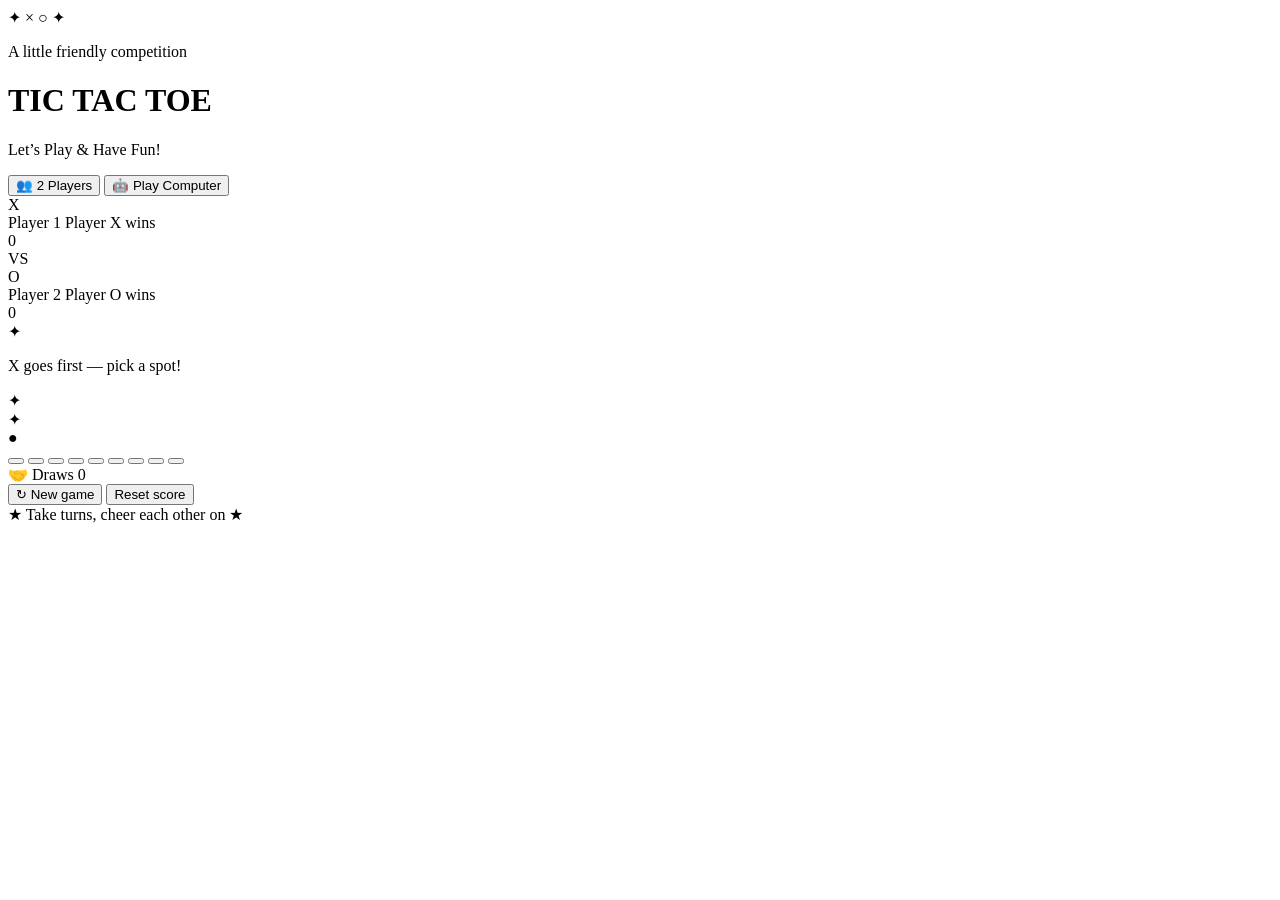
==== tik-tak-toi.html @ fdf52323 "Add files via upload" ====
<!doctype html>
<html lang="en">
  <head>
    <meta charset="UTF-8" />
    <meta name="viewport" content="width=device-width, initial-scale=1" />
    <meta name="theme-color" content="#f5f3ff" />
    <link rel="icon" href="data:image/svg+xml,%3Csvg xmlns='http://www.w3.org/2000/svg' viewBox='0 0 100 100'%3E%3Crect width='100' height='100' rx='26' fill='%23725bd2'/%3E%3Ctext x='50' y='72' text-anchor='middle' font-size='68' font-family='Arial,sans-serif' font-weight='700' fill='white'%3ET%3C/text%3E%3C/svg%3E" />
    <title>Tic Tac Toe — Let’s Play &amp; Have Fun!</title>
    <meta name="description" content="A bright and cheerful game of Tic Tac Toe. Pick a side, take turns, and see who gets three in a row!" />
    <link rel="stylesheet" href="styles/style.css" />
  </head>
  <body>
    <main class="game-shell">
      <header class="game-header">
        <div class="title-art" aria-hidden="true">
          <span class="sparkle sparkle-left">✦</span>
          <span class="title-symbol title-symbol-x">×</span>
          <span class="title-symbol title-symbol-o">○</span>
          <span class="sparkle sparkle-right">✦</span>
        </div>
        <p class="eyebrow">A little friendly competition</p>
        <h1>TIC TAC TOE</h1>
        <p class="subtitle">Let’s Play &amp; Have Fun!</p>
      </header>

      <section class="game-card" aria-label="Tic Tac Toe game">
        <div class="mode-switch" role="group" aria-label="Choose a game mode">
          <button class="mode-button is-active" id="mode-two-player" type="button" aria-pressed="true">
            <span aria-hidden="true">👥</span>
            <span>2 Players</span>
          </button>
          <button class="mode-button" id="mode-single-player" type="button" aria-label="Single player, play against the computer" aria-pressed="false">
            <span aria-hidden="true">🤖</span>
            <span>Play Computer</span>
          </button>
        </div>

        <div class="player-row" aria-label="Players and scores">
          <article class="player-card player-x is-active" id="player-x-card" aria-label="Player 1, X wins">
            <span class="player-mark" aria-hidden="true">X</span>
            <div class="player-details">
              <span class="player-name">Player 1</span>
              <span class="player-symbol-label">Player X wins</span>
            </div>
            <span class="player-score" id="score-x" aria-label="Player X score">0</span>
          </article>

          <div class="versus" aria-hidden="true">VS</div>

          <article class="player-card player-o" id="player-o-card" aria-label="Player 2, O wins">
            <span class="player-mark" aria-hidden="true">O</span>
            <div class="player-details">
              <span class="player-name">Player 2</span>
              <span class="player-symbol-label">Player O wins</span>
            </div>
            <span class="player-score" id="score-o" aria-label="Player O score">0</span>
          </article>
        </div>

        <div class="game-prompt">
          <span class="prompt-sparkle" aria-hidden="true">✦</span>
          <p id="status-message" role="status" aria-live="polite" aria-atomic="true">X goes first — pick a spot!</p>
          <span class="prompt-sparkle" aria-hidden="true">✦</span>
        </div>

        <div class="board-wrap">
          <div class="board-doodle board-doodle-top" aria-hidden="true">✦</div>
          <div class="board-doodle board-doodle-bottom" aria-hidden="true">●</div>
          <div class="game-board" id="game-board" role="group" aria-label="Tic Tac Toe board">
            <button class="board-cell" type="button" data-cell aria-label="Cell 1, empty"></button>
            <button class="board-cell" type="button" data-cell aria-label="Cell 2, empty"></button>
            <button class="board-cell" type="button" data-cell aria-label="Cell 3, empty"></button>
            <button class="board-cell" type="button" data-cell aria-label="Cell 4, empty"></button>
            <button class="board-cell" type="button" data-cell aria-label="Cell 5, empty"></button>
            <button class="board-cell" type="button" data-cell aria-label="Cell 6, empty"></button>
            <button class="board-cell" type="button" data-cell aria-label="Cell 7, empty"></button>
            <button class="board-cell" type="button" data-cell aria-label="Cell 8, empty"></button>
            <button class="board-cell" type="button" data-cell aria-label="Cell 9, empty"></button>
          </div>
        </div>

        <div class="round-footer">
          <div class="draw-score" aria-label="Draws">
            <span class="draw-icon" aria-hidden="true">🤝</span>
            <span class="draw-label">Draws</span>
            <span class="draw-value" id="score-draws">0</span>
          </div>
          <div class="game-actions">
            <button class="button button-secondary" id="new-game" type="button">
              <span aria-hidden="true">↻</span> New game
            </button>
            <button class="button button-quiet" id="reset-score" type="button">
              Reset score
            </button>
          </div>
        </div>

        <section class="result-panel" id="result-panel" aria-live="polite" aria-atomic="true" hidden>
          <span class="result-confetti" aria-hidden="true">🎉</span>
          <div class="result-copy">
            <h2 id="result-message">You did it!</h2>
            <p>That was a great round!</p>
          </div>
          <button class="button button-replay" id="replay-button" type="button">
            Play again <span aria-hidden="true">→</span>
          </button>
        </section>
      </section>

      <footer class="page-footer">
        <span aria-hidden="true">★</span> Take turns, cheer each other on <span aria-hidden="true">★</span>
      </footer>
    </main>
    
    <script type="module" src="scripts/script.js"></script>
  </body>
</html>
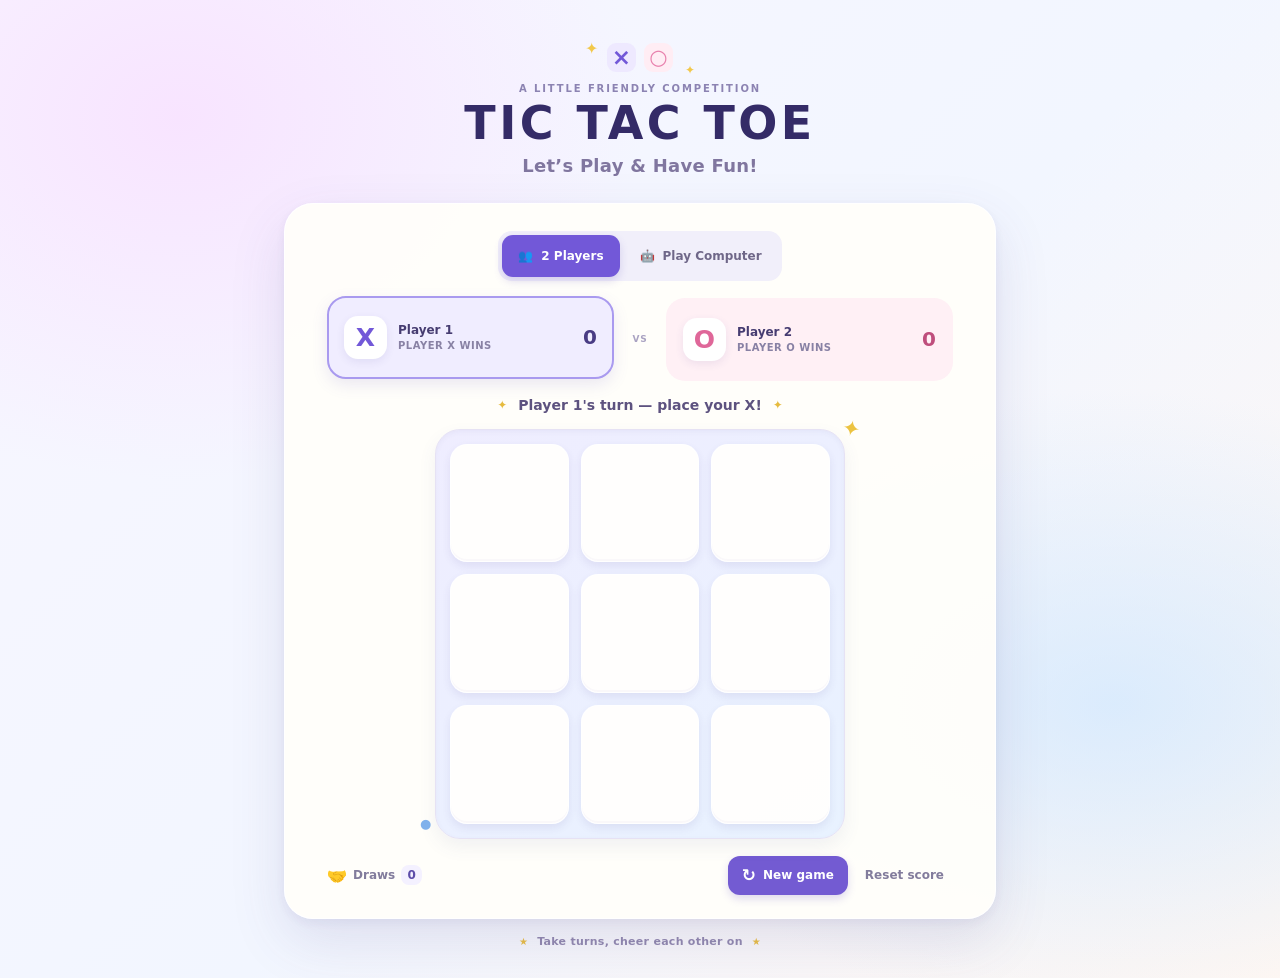
==== commit 7621b4b0: "Add files via upload" ====
--- a/tik-tak-toi.html
+++ b/tik-tak-toi.html
@@ -7,7 +7,7 @@
     <link rel="icon" href="data:image/svg+xml,%3Csvg xmlns='http://www.w3.org/2000/svg' viewBox='0 0 100 100'%3E%3Crect width='100' height='100' rx='26' fill='%23725bd2'/%3E%3Ctext x='50' y='72' text-anchor='middle' font-size='68' font-family='Arial,sans-serif' font-weight='700' fill='white'%3ET%3C/text%3E%3C/svg%3E" />
     <title>Tic Tac Toe — Let’s Play &amp; Have Fun!</title>
     <meta name="description" content="A bright and cheerful game of Tic Tac Toe. Pick a side, take turns, and see who gets three in a row!" />
-    <link rel="stylesheet" href="styles/style.css" />
+    <link rel="stylesheet" href="tik-tak-toi.css" />
   </head>
   <body>
     <main class="game-shell">
@@ -112,6 +112,6 @@
       </footer>
     </main>
     
-    <script type="module" src="scripts/script.js"></script>
+    <script type="module" src="tik-tak-toi.js"></script>
   </body>
 </html>
--- a/tik-tak-toi.css
+++ b/tik-tak-toi.css
@@ -0,0 +1,464 @@
+:root {
+  color-scheme: light;
+  --ink: #29234a;
+  --muted: #77728f;
+  --violet: #7258d8;
+  --violet-deep: #5b43bd;
+  --blue: #578cde;
+  --pink: #e881ad;
+  --yellow: #f2c84b;
+  --paper: #fffefa;
+  --line: #e9e5f4;
+  --shadow-card: 0 22px 55px rgba(80, 66, 139, .13), 0 4px 12px rgba(80, 66, 139, .07);
+  font-family: "Trebuchet MS", "Arial Rounded MT Bold", system-ui, sans-serif;
+  font-synthesis: none;
+}
+
+* { box-sizing: border-box; }
+
+body {
+  min-width: 320px;
+  min-height: 100vh;
+  min-height: 100dvh;
+  margin: 0;
+  color: var(--ink);
+  background:
+    radial-gradient(ellipse at 14% 12%, rgba(248, 221, 255, .72), transparent 29rem),
+    radial-gradient(ellipse at 87% 72%, rgba(207, 231, 255, .72), transparent 31rem),
+    linear-gradient(135deg, #f8f6ff 0%, #f2f6ff 54%, #fff7f2 100%);
+  -webkit-font-smoothing: antialiased;
+}
+
+button { font: inherit; }
+
+button:focus-visible {
+  outline: 4px solid #efb934;
+  outline-offset: 4px;
+}
+
+.game-shell {
+  position: relative;
+  display: flex;
+  width: min(100%, 700px);
+  min-height: 100vh;
+  min-height: 100dvh;
+  flex-direction: column;
+  justify-content: center;
+  margin-inline: auto;
+  padding: 32px 24px 22px;
+}
+
+.game-header {
+  position: relative;
+  margin-bottom: 24px;
+  text-align: center;
+  animation: arrive .55s ease-out both;
+}
+
+.title-art {
+  position: relative;
+  display: flex;
+  width: fit-content;
+  height: 39px;
+  align-items: center;
+  justify-content: center;
+  gap: 8px;
+  margin: 0 auto 6px;
+}
+
+.title-symbol {
+  display: inline-grid;
+  width: 29px;
+  height: 29px;
+  place-items: center;
+  border-radius: 9px;
+  font-size: 23px;
+  font-weight: 900;
+  line-height: 1;
+}
+
+.title-symbol-x { color: var(--violet); background: #eee9ff; }
+.title-symbol-o { color: var(--pink); background: #ffedf4; font-size: 21px; }
+.sparkle { position: absolute; color: var(--yellow); font-size: 16px; }
+.sparkle-left { left: -22px; top: 1px; }
+.sparkle-right { right: -22px; bottom: 0; font-size: 12px; }
+
+.eyebrow {
+  margin: 0 0 5px;
+  color: #8c83b2;
+  font-size: 10px;
+  font-weight: 800;
+  letter-spacing: .19em;
+  text-transform: uppercase;
+}
+
+h1 {
+  margin: 0;
+  color: #342b67;
+  font-size: clamp(31px, 7vw, 46px);
+  font-weight: 1000;
+  letter-spacing: .075em;
+  line-height: 1.06;
+}
+
+.subtitle {
+  margin: 7px 0 0;
+  color: #80769f;
+  font-size: clamp(15px, 3.8vw, 18px);
+  font-weight: 700;
+  letter-spacing: .015em;
+}
+
+.game-card {
+  position: relative;
+  padding: 25px 30px 21px;
+  overflow: hidden;
+  border: 1px solid rgba(255, 255, 255, .9);
+  border-radius: 29px;
+  background: rgba(255, 254, 250, .94);
+  box-shadow: var(--shadow-card);
+  animation: arrive .65s .08s ease-out both;
+}
+
+.mode-switch {
+  display: flex;
+  width: fit-content;
+  max-width: 100%;
+  align-items: center;
+  justify-content: center;
+  gap: 4px;
+  margin: 0 auto 17px;
+  padding: 4px;
+  border-radius: 14px;
+  background: #f1effa;
+}
+
+.mode-button {
+  display: inline-flex;
+  min-height: 42px;
+  align-items: center;
+  justify-content: center;
+  gap: 8px;
+  padding: 0 15px;
+  border: 1px solid transparent;
+  border-radius: 11px;
+  background: transparent;
+  color: #6f6788;
+  cursor: pointer;
+  font-size: 12px;
+  font-weight: 800;
+  transition: transform .18s ease, background-color .18s ease, color .18s ease, box-shadow .18s ease;
+}
+
+.mode-button:hover { transform: translateY(-1px); background: rgba(255, 255, 255, .72); }
+.mode-button:active { transform: scale(.98); }
+.mode-button.is-active {
+  background: var(--violet);
+  color: #fff;
+  box-shadow: 0 4px 9px rgba(96, 73, 187, .2);
+}
+
+.player-row {
+  display: grid;
+  grid-template-columns: minmax(0, 1fr) 32px minmax(0, 1fr);
+  align-items: center;
+  gap: 10px;
+}
+
+.player-card {
+  position: relative;
+  display: flex;
+  min-width: 0;
+  min-height: 76px;
+  align-items: center;
+  gap: 11px;
+  padding: 11px;
+  border: 2px solid transparent;
+  border-radius: 19px;
+  transition: transform .2s ease, border-color .2s ease, box-shadow .2s ease;
+}
+
+.player-x { background: #f0edff; }
+.player-o { background: #fff0f5; }
+.player-card.is-active {
+  transform: translateY(-2px);
+  border-color: #a99aef;
+  box-shadow: 0 6px 16px rgba(104, 83, 188, .13);
+}
+
+.player-o.is-active { border-color: #f0a2c0; }
+
+.player-mark {
+  display: grid;
+  width: 43px;
+  height: 43px;
+  flex: 0 0 43px;
+  place-items: center;
+  border-radius: 14px;
+  background: #fff;
+  color: var(--violet);
+  font-size: 25px;
+  font-weight: 1000;
+  box-shadow: 0 3px 8px rgba(69, 53, 140, .09);
+}
+
+.player-o .player-mark { color: #df6799; }
+.player-details { display: flex; min-width: 0; flex: 1; flex-direction: column; gap: 3px; }
+.player-name { overflow: hidden; color: #463c71; font-size: 12px; font-weight: 800; text-overflow: ellipsis; white-space: nowrap; }
+.player-symbol-label { color: #8881a4; font-size: 10px; font-weight: 700; letter-spacing: .05em; text-transform: uppercase; }
+.player-score { color: #493c84; font-size: 20px; font-weight: 900; font-variant-numeric: tabular-nums; }
+.player-o .player-score { color: #bf4e7c; }
+.versus { color: #aaa3c2; font-size: 9px; font-weight: 900; letter-spacing: .1em; text-align: center; }
+
+.game-prompt {
+  display: flex;
+  min-height: 48px;
+  align-items: center;
+  justify-content: center;
+  gap: 11px;
+  color: #5d527f;
+  text-align: center;
+}
+
+.game-prompt p { margin: 0; font-size: 14px; font-weight: 800; }
+.prompt-sparkle { color: #e6bb3e; font-size: 12px; }
+
+.board-wrap {
+  position: relative;
+  width: min(100%, 390px);
+  margin: 0 auto;
+}
+
+.game-board {
+  display: grid;
+  aspect-ratio: 1;
+  grid-template: repeat(3, 1fr) / repeat(3, 1fr);
+  gap: 10px;
+  padding: 12px;
+  border: 1px solid #e6e2f4;
+  border-radius: 25px;
+  background: linear-gradient(145deg, #efedff, #e8f2ff);
+  box-shadow: inset 0 2px 5px rgba(87, 74, 147, .05), 0 8px 18px rgba(74, 83, 142, .08);
+}
+
+.board-cell {
+  display: grid;
+  min-width: 0;
+  min-height: 0;
+  place-items: center;
+  border: 1px solid rgba(255, 255, 255, .93);
+  border-radius: 17px;
+  background: rgba(255, 254, 253, .96);
+  color: var(--violet);
+  cursor: pointer;
+  font-size: clamp(40px, 10vw, 67px);
+  font-weight: 1000;
+  line-height: 1;
+  box-shadow: 0 4px 9px rgba(69, 58, 133, .09), inset 0 -2px 0 rgba(105, 91, 166, .035);
+  transition: transform .17s ease, background-color .17s ease, box-shadow .17s ease;
+  -webkit-tap-highlight-color: transparent;
+}
+
+.board-cell:hover { transform: translateY(-2px); background: #fff; box-shadow: 0 7px 13px rgba(69, 58, 133, .12); }
+.board-cell:active { transform: scale(.96); }
+.board-cell:nth-child(2n) { color: #df6799; }
+.board-cell.mark-x { color: var(--violet); animation: mark-pop .28s cubic-bezier(.2, .8, .25, 1.25) both; }
+.board-cell.mark-o { color: #df6799; animation: mark-pop .28s cubic-bezier(.2, .8, .25, 1.25) both; }
+.board-cell.is-winning {
+  border-color: #f2cf66;
+  background: linear-gradient(145deg, #fff8d7, #fff1bd);
+  box-shadow: 0 0 0 3px rgba(242, 200, 75, .25), 0 7px 16px rgba(179, 141, 35, .16);
+  animation: winning-pop .42s ease both;
+}
+.board-cell:disabled { cursor: default; }
+.board-cell:disabled:hover { transform: none; }
+
+.board-doodle { position: absolute; z-index: 1; pointer-events: none; }
+.board-doodle-top { top: -13px; right: -15px; color: #ecc341; font-size: 22px; transform: rotate(12deg); }
+.board-doodle-bottom { bottom: 8px; left: -15px; color: #80b1eb; font-size: 13px; }
+
+.round-footer {
+  display: flex;
+  align-items: center;
+  justify-content: space-between;
+  gap: 12px;
+  margin-top: 17px;
+}
+
+.draw-score { display: flex; align-items: center; gap: 6px; color: #827c9c; font-size: 12px; font-weight: 700; }
+.draw-icon { font-size: 16px; }
+.draw-value { min-width: 21px; padding: 3px 6px; border-radius: 8px; background: #f4f1ff; color: #5d4da9; font-size: 12px; text-align: center; }
+.game-actions { display: flex; align-items: center; gap: 8px; }
+.button { display: inline-flex; min-height: 39px; align-items: center; justify-content: center; gap: 7px; padding: 0 14px; border: 0; border-radius: 12px; cursor: pointer; font-size: 12px; font-weight: 800; transition: transform .18s ease, box-shadow .18s ease, background-color .18s ease; }
+.button:hover { transform: translateY(-2px); }
+.button:active { transform: translateY(0) scale(.98); }
+.button-secondary { background: #735bd2; color: white; box-shadow: 0 4px 9px rgba(96, 73, 187, .2); }
+.button-secondary:hover { background: #6149c2; box-shadow: 0 6px 12px rgba(96, 73, 187, .25); }
+.button-secondary span { font-size: 17px; line-height: 1; }
+.button-quiet { padding-inline: 9px; background: transparent; color: #827c9c; }
+.button-quiet:hover { background: #f5f2ff; color: #5a4aa5; }
+
+.result-panel {
+  display: flex;
+  align-items: center;
+  gap: 13px;
+  margin-top: 18px;
+  padding: 13px 15px;
+  border: 1px solid #f1d985;
+  border-radius: 17px;
+  background: linear-gradient(110deg, #fff8dd, #fff0f5);
+  animation: arrive .32s ease-out both;
+}
+
+.result-panel[hidden] { display: none; }
+.result-confetti { font-size: 25px; }
+.result-copy { flex: 1; }
+.result-copy h2 { margin: 0; color: #51417e; font-size: 15px; font-weight: 900; }
+.result-copy p { margin: 3px 0 0; color: #827893; font-size: 11px; }
+.button-replay { min-height: 35px; padding-inline: 12px; background: #f1ca52; color: #4f3b72; }
+.button-replay:hover { background: #f5d56d; }
+.page-footer { display: flex; align-items: center; justify-content: center; gap: 9px; padding-top: 16px; color: #9289af; font-size: 11px; font-weight: 700; letter-spacing: .025em; text-align: center; }
+.page-footer span { color: #e8bd47; font-size: 10px; }
+
+@keyframes arrive {
+  from { opacity: 0; transform: translateY(9px); }
+  to { opacity: 1; transform: translateY(0); }
+}
+
+@keyframes mark-pop {
+  from { opacity: 0; transform: scale(.55) rotate(-8deg); }
+  to { opacity: 1; transform: scale(1) rotate(0); }
+}
+
+@keyframes winning-pop {
+  0% { transform: scale(.94); }
+  55% { transform: scale(1.045); }
+  100% { transform: scale(1); }
+}
+
+@media (min-width: 760px) {
+  .game-shell { width: min(100%, 760px); padding-top: 38px; padding-bottom: 30px; }
+  .game-header { margin-bottom: 27px; }
+  .game-card { padding: 27px 42px 23px; }
+  .player-card { min-height: 83px; padding: 13px 15px; }
+  .board-wrap { width: min(100%, 410px); }
+  .game-board { gap: 12px; padding: 14px; }
+}
+
+@media (max-width: 480px) {
+  .game-shell { justify-content: flex-start; padding: 21px 15px 17px; }
+  .game-header { margin-bottom: 18px; }
+  .title-art { height: 31px; margin-bottom: 4px; }
+  .title-symbol { width: 25px; height: 25px; font-size: 20px; }
+  .eyebrow { font-size: 9px; }
+  .game-card { padding: 17px 15px 15px; border-radius: 23px; }
+  .mode-switch { margin-bottom: 12px; }
+  .mode-button { min-height: 40px; gap: 6px; padding-inline: 11px; font-size: 11px; }
+  .player-row { grid-template-columns: minmax(0, 1fr) 22px minmax(0, 1fr); gap: 6px; }
+  .player-card { min-height: 65px; gap: 7px; padding: 8px; border-radius: 15px; }
+  .player-mark { width: 36px; height: 36px; flex-basis: 36px; border-radius: 11px; font-size: 21px; }
+  .player-name { font-size: 10px; }
+  .player-symbol-label { font-size: 9px; }
+  .player-score { font-size: 17px; }
+  .versus { font-size: 8px; }
+  .game-prompt { min-height: 43px; }
+  .game-prompt p { font-size: 13px; }
+  .board-wrap { width: min(100%, 350px); }
+  .game-board { gap: 8px; padding: 10px; border-radius: 20px; }
+  .board-cell { border-radius: 14px; }
+  .round-footer { margin-top: 13px; }
+  .button { min-height: 37px; padding-inline: 11px; font-size: 11px; }
+  .button-quiet { padding-inline: 6px; }
+  .draw-score { gap: 4px; font-size: 11px; }
+  .page-footer { padding-top: 13px; font-size: 10px; }
+}
+
+@media (max-width: 360px) {
+  .game-shell { padding-inline: 11px; }
+  .game-card { padding-inline: 11px; }
+  .player-card { gap: 5px; padding: 7px 6px; }
+  .player-mark { width: 32px; height: 32px; flex-basis: 32px; }
+  .mode-button { gap: 5px; padding-inline: 8px; font-size: 10px; }
+  .game-actions { gap: 4px; }
+  .button { padding-inline: 9px; }
+}
+
+@media (max-height: 760px) and (min-width: 481px) {
+  .game-shell { justify-content: flex-start; padding-top: 15px; padding-bottom: 12px; }
+  .game-header { margin-bottom: 13px; }
+  .title-art { height: 26px; margin-bottom: 2px; }
+  .title-symbol { width: 22px; height: 22px; font-size: 17px; }
+  .eyebrow { margin-bottom: 2px; font-size: 9px; }
+  h1 { font-size: 34px; }
+  .subtitle { margin-top: 3px; font-size: 15px; }
+  .game-card { padding-top: 15px; padding-bottom: 14px; }
+  .player-card { min-height: 66px; }
+  .game-prompt { min-height: 38px; }
+  .board-wrap { width: min(100%, 340px); }
+  .game-board { gap: 8px; padding: 10px; }
+  .round-footer { margin-top: 12px; }
+  .page-footer { padding-top: 9px; }
+}
+
+@media (prefers-reduced-motion: reduce) {
+  *, *::before, *::after { scroll-behavior: auto !important; animation-duration: .01ms !important; animation-iteration-count: 1 !important; transition-duration: .01ms !important; }
+}
+
+@media (orientation: landscape) and (max-height: 480px) {
+  .game-shell {
+    display: grid;
+    width: min(100%, 1050px);
+    min-height: 100dvh;
+    grid-template-columns: minmax(210px, .82fr) minmax(0, 1.38fr);
+    grid-template-rows: minmax(0, 1fr) auto;
+    align-items: center;
+    column-gap: 18px;
+    padding: 8px 16px;
+  }
+
+  .game-header {
+    grid-column: 1;
+    grid-row: 1;
+    margin: 0;
+  }
+
+  .title-art { height: 24px; }
+  .title-symbol { width: 22px; height: 22px; font-size: 17px; }
+  .eyebrow { font-size: 8px; }
+  h1 { font-size: clamp(25px, 5vh, 34px); }
+  .subtitle { margin-top: 4px; font-size: 13px; }
+
+  .game-card {
+    grid-column: 2;
+    grid-row: 1 / span 2;
+    width: 100%;
+    max-width: 620px;
+    justify-self: center;
+    align-self: center;
+    padding: 12px 20px;
+  }
+
+  .mode-switch { margin-bottom: 7px; padding: 3px; }
+  .mode-button { min-height: 32px; gap: 6px; padding-inline: 11px; font-size: 10px; }
+  .player-card { min-height: 52px; padding: 7px 10px; }
+  .player-mark { width: 34px; height: 34px; flex-basis: 34px; font-size: 20px; }
+  .game-prompt { min-height: 31px; }
+  .game-prompt p { font-size: 12px; }
+  .board-wrap { width: min(100%, 43vh, 310px); }
+  .game-board { gap: 6px; padding: 8px; }
+  .board-cell { border-radius: 12px; font-size: clamp(30px, 8vh, 48px); }
+  .round-footer { margin-top: 8px; }
+  .button { min-height: 34px; }
+  .page-footer {
+    grid-column: 1;
+    grid-row: 2;
+    padding-top: 4px;
+    font-size: 10px;
+  }
+
+  .result-panel { gap: 9px; margin-top: 9px; padding: 9px 11px; }
+  .result-copy h2 { font-size: 13px; }
+  .result-copy p { font-size: 10px; }
+  .button-replay { min-height: 32px; }
+}
+
